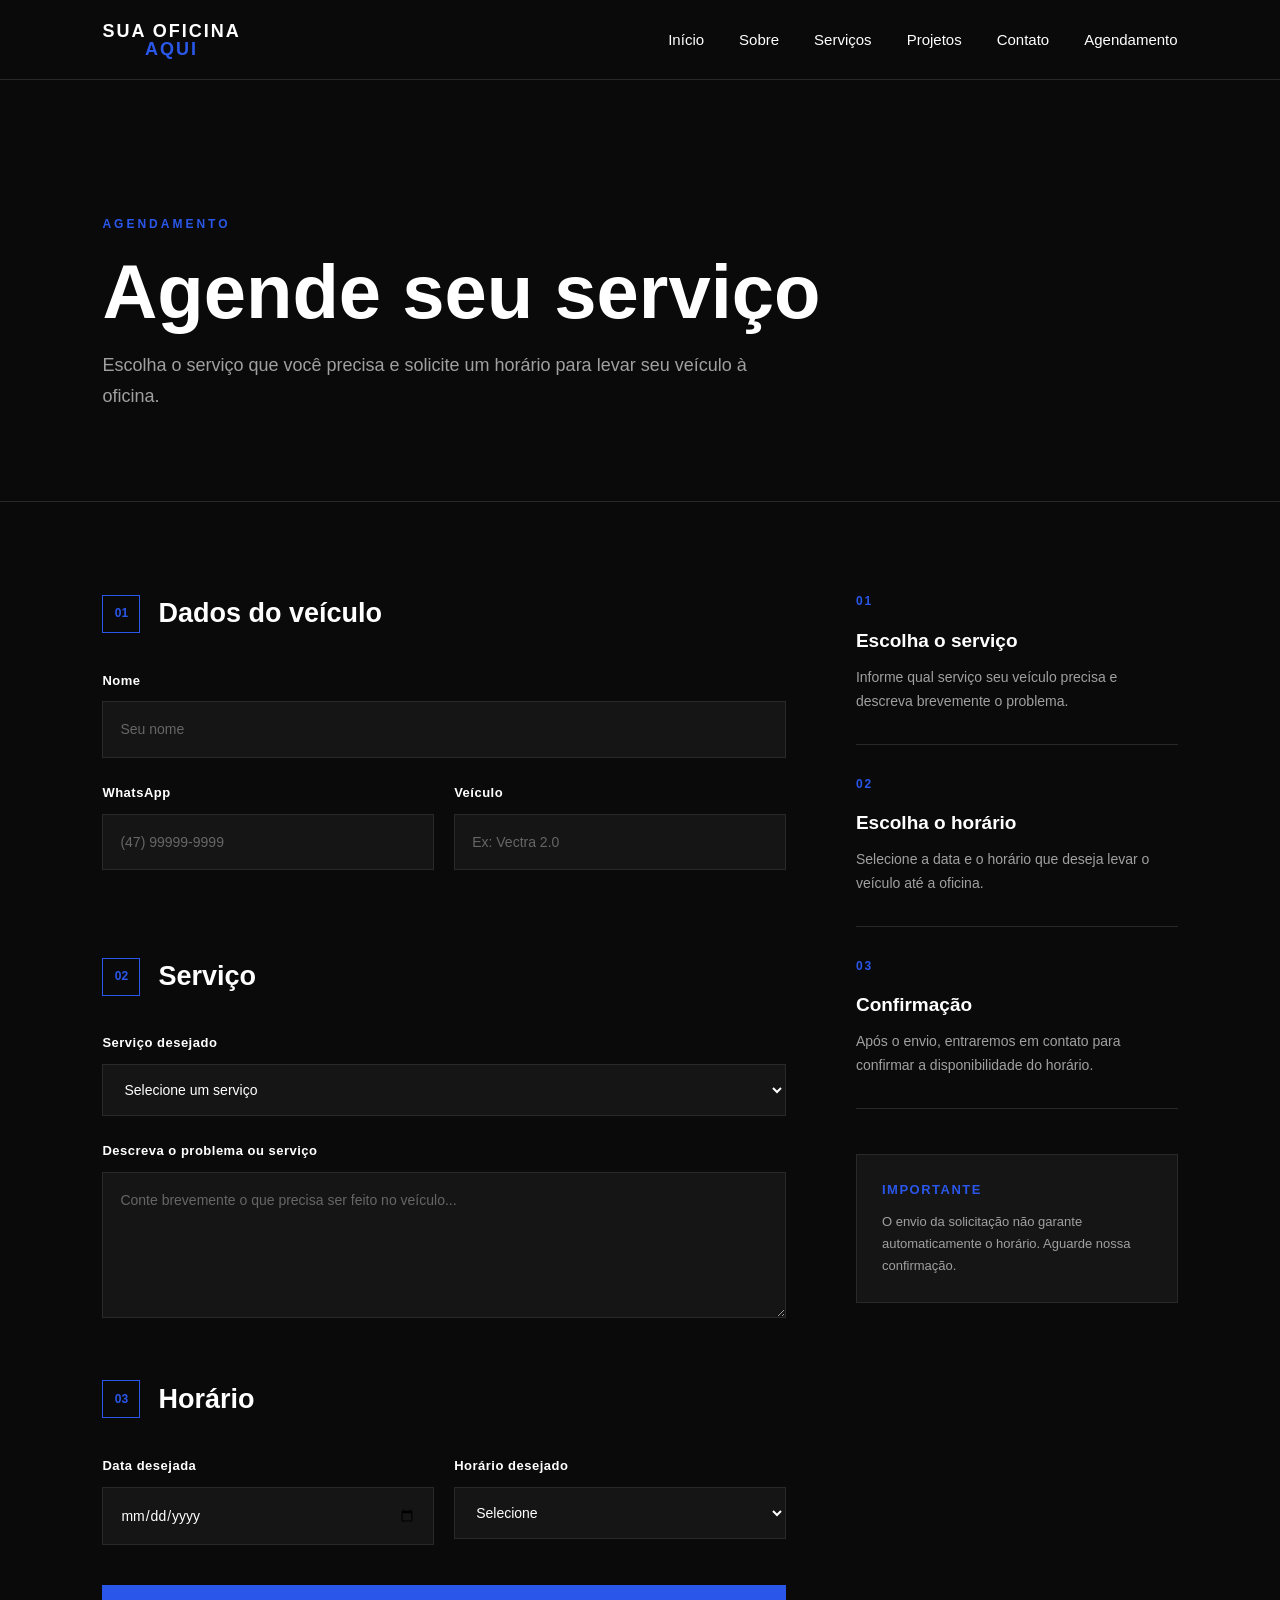
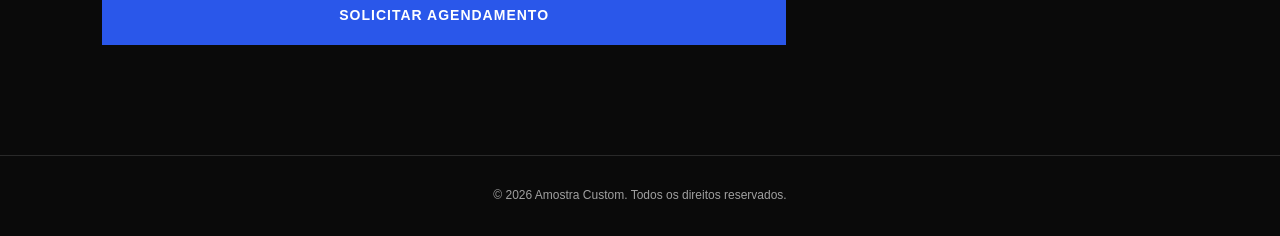
==== HTML/agenda.html @ 34a2c01c "reformulação da agenda" ====
<!DOCTYPE html>
<html lang="pt-BR">

<head>

    <meta charset="UTF-8">

    <meta name="viewport" content="width=device-width, initial-scale=1.0">

    <title>Agenda | Amostra Custom</title>

    <link rel="stylesheet" href="css/style/style.css">

</head>

<body>


    <!-- HEADER -->

    <header class="header"> <a href="index.html" class="logo"> SUA OFICINA


            <span>AQUI</span> </a>
        <button class="menu-toggle" aria-label="Abrir menu">
            <span></span>
            <span></span>
            <span></span>
        </button>

        <!-- Menu -->
        <nav class="menu">
            <a href="index.html">Início</a>
            <a href="sobre.html">Sobre</a>
            <a href="servicos.html">Serviços</a>
            <a href="projetos.html">Projetos</a>
            <a href="contato.html">Contato</a>
            <a href="agenda.html">Agendamento</a>
        </nav>
    </header>


    <!-- HERO -->

    <main>

        <section class="agenda-hero">

            <div class="agenda-hero-content">

                <span class="agenda-tag">
                    AGENDAMENTO
                </span>

                <h1>
                    Agende seu serviço
                </h1>

                <p>
                    Escolha o serviço que você precisa e solicite um horário
                    para levar seu veículo à oficina.
                </p>

            </div>

        </section>


        <!-- AGENDA -->

        <section class="agenda-section">

            <div class="agenda-container">


                <!-- FORMULÁRIO -->

                <div class="agenda-form-container">

                    <div class="section-title">

                        <span>
                            01
                        </span>

                        <h2>
                            Dados do veículo
                        </h2>

                    </div>


                    <form class="agenda-form">

                        <div id="mensagem-sucesso" class="mensagem-sucesso">

                            <div class="sucesso-icone">
                                ✓
                            </div>

                            <div>

                                <strong>
                                    Agendamento enviado com sucesso!
                                </strong>

                                <p>
                                    Sua solicitação foi preparada.
                                    Você será direcionado ao WhatsApp
                                    para confirmar o agendamento.
                                </p>

                            </div>

                        </div>

                        <div class="form-group">

                            <label for="nome">
                                Nome
                            </label>

                            <input type="text" id="nome" name="nome" placeholder="Seu nome">

                        </div>


                        <div class="form-row">

                            <div class="form-group">

                                <label for="telefone">
                                    WhatsApp
                                </label>

                                <input type="tel" id="telefone" name="telefone" placeholder="(47) 99999-9999">

                            </div>


                            <div class="form-group">

                                <label for="carro">
                                    Veículo
                                </label>

                                <input type="text" id="carro" name="carro" placeholder="Ex: Vectra 2.0">

                            </div>

                        </div>


                        <div class="section-title form-section-title">

                            <span>
                                02
                            </span>

                            <h2>
                                Serviço
                            </h2>

                        </div>


                        <div class="form-group">

                            <label for="servico">
                                Serviço desejado
                            </label>

                            <select id="servico" name="servico">

                                <option value="">
                                    Selecione um serviço
                                </option>

                                <option value="manutencao">
                                    Manutenção preventiva
                                </option>

                                <option value="freios">
                                    Freios
                                </option>

                                <option value="suspensao">
                                    Suspensão
                                </option>

                                <option value="motor">
                                    Motor
                                </option>

                                <option value="embreagem">
                                    Embreagem
                                </option>

                                <option value="revisao">
                                    Revisão
                                </option>

                                <option value="outro">
                                    Outro
                                </option>

                            </select>

                        </div>


                        <div class="form-group">

                            <label for="descricao">
                                Descreva o problema ou serviço
                            </label>

                            <textarea id="descricao" name="descricao" rows="5"
                                placeholder="Conte brevemente o que precisa ser feito no veículo..."></textarea>

                        </div>


                        <div class="section-title form-section-title">

                            <span>
                                03
                            </span>

                            <h2>
                                Horário
                            </h2>

                        </div>


                        <div class="form-row">

                            <div class="form-group">

                                <label for="data">
                                    Data desejada
                                </label>

                                <input type="date" id="data" name="data">

                            </div>


                            <div class="form-group">

                                <label for="horario">
                                    Horário desejado
                                </label>

                                <select id="horario" name="horario">

                                    <option value="">
                                        Selecione
                                    </option>

                                    <option value="08:00">
                                        08:00
                                    </option>

                                    <option value="09:00">
                                        09:00
                                    </option>

                                    <option value="10:00">
                                        10:00
                                    </option>

                                    <option value="11:00">
                                        11:00
                                    </option>

                                    <option value="13:30">
                                        13:30
                                    </option>

                                    <option value="14:00">
                                        14:00
                                    </option>

                                    <option value="15:00">
                                        15:00
                                    </option>

                                    <option value="16:00">
                                        16:00
                                    </option>

                                    <option value="17:00">
                                        17:00
                                    </option>

                                </select>

                            </div>

                        </div>


                        <button type="submit" class="agenda-button">
                            Solicitar agendamento
                        </button>


                    </form>

                </div>


                <!-- LATERAL -->

                <aside class="agenda-info">


                    <div class="agenda-info-box">

                        <span class="agenda-info-number">
                            01
                        </span>

                        <h3>
                            Escolha o serviço
                        </h3>

                        <p>
                            Informe qual serviço seu veículo precisa
                            e descreva brevemente o problema.
                        </p>

                    </div>


                    <div class="agenda-info-box">

                        <span class="agenda-info-number">
                            02
                        </span>

                        <h3>
                            Escolha o horário
                        </h3>

                        <p>
                            Selecione a data e o horário que deseja
                            levar o veículo até a oficina.
                        </p>

                    </div>


                    <div class="agenda-info-box">

                        <span class="agenda-info-number">
                            03
                        </span>

                        <h3>
                            Confirmação
                        </h3>

                        <p>
                            Após o envio, entraremos em contato para
                            confirmar a disponibilidade do horário.
                        </p>

                    </div>


                    <div class="agenda-notice">

                        <strong>
                            Importante
                        </strong>

                        <p>
                            O envio da solicitação não garante
                            automaticamente o horário. Aguarde nossa
                            confirmação.
                        </p>

                    </div>


                </aside>


            </div>

        </section>

    </main>


    <!-- FOOTER -->

    <footer class="footer">

        <p>
            © 2026 Amostra Custom. Todos os direitos reservados.
        </p>

    </footer>

    <script src="/js/agenda.js"></script>

</body>

</html>
---- HTML/css/style/style.css ----
/* =========================
   VARIÁVEIS
========================= */

:root {
    --background: #0a0a0a;
    --background-secondary: #151515;
    --green: #2a57ea;
    --white: #ffffff;
    --gray: #a0a0a0;
    --border: #292929;
}


/* =========================
   RESET
========================= */

* {
    margin: 0;
    padding: 0;
    box-sizing: border-box;
}

img {
    max-width: 100%;
    display: block;
}

button,
input,
textarea {
    font: inherit;
}


/* =========================
   BASE
========================= */

body {
    background-color: var(--background);
    color: var(--white);

    font-family: Arial, sans-serif;
    line-height: 1.6;
}

a {
    text-decoration: none;
    color: inherit;
}

ul {
    list-style: none;
}


/* =========================
   CONTAINER
========================= */

.container {
    width: 90%;
    max-width: 1200px;
    margin: 0 auto;
}


/* =========================
   HEADER
========================= */

.header {
    width: 100%;
    border-bottom: 1px solid var(--border);
}

.header .container {
    height: 80px;

    display: flex;
    align-items: center;
    justify-content: space-between;
}


/* LOGO */

.logo {
    display: flex;
    flex-direction: column;

    font-size: 24px;
    font-weight: 800;
    line-height: 1;
}

.logo span {
    color: var(--green);
}


/* MENU */

.nav-list {
    display: flex;
    align-items: center;
    gap: 35px;
}

.nav-list a {
    color: var(--white);
    font-size: 14px;
    font-weight: 600;

    transition: 0.3s;
}

.nav-list a:hover {
    color: var(--green);
}


/* BOTÃO */

.btn {
    display: inline-block;

    background-color: var(--green);
    color: #000;

    padding: 12px 22px;
    border-radius: 5px;

    font-weight: 700;

    transition: 0.3s;
}

.btn:hover {
    opacity: 0.8;
}


/* =========================
   HERO
========================= */

.hero {
    background-image:
        linear-gradient(rgba(0, 0, 0, 0.68),
            rgba(0, 0, 0, 0.68)),
        url("../../assets/images/Fotos Amostra/chave-mao.jpg");

    background-size: cover;
    background-position: center;
    background-repeat: no-repeat;
}

.hero h1 {
    max-width: 650px;

    font-size: 58px;
    line-height: 1.05;
    text-transform: uppercase;
}

.hero p {
    max-width: 550px;

    margin: 25px 0;

    color: var(--gray);
    font-size: 18px;
}

.hero-buttons {
    display: flex;
    gap: 15px;
}


/* =========================
   SERVIÇOS
========================= */

.services {
    padding: 100px 0;
}

.services-grid {
    display: grid;
    grid-template-columns: repeat(4, 1fr);
    gap: 20px;

    margin-top: 40px;
}

.service-card {
    background-color: var(--background-secondary);

    border: 1px solid var(--border);

    padding: 30px;
    min-height: 250px;

    transition: 0.3s;
}

.service-card:hover {
    transform: translateY(-5px);
    border-color: var(--green);
}

.service-card h3 {
    margin-bottom: 15px;
}

.service-card p {
    color: var(--gray);
}


/* =========================
   SOBRE
========================= */

.about {
    padding: 100px 0;
}

.about-content {
    display: grid;
    grid-template-columns: 1fr 1fr;

    gap: 60px;
    align-items: center;
}

.about img {
    width: 100%;
    border-radius: 8px;
}

.about p {
    color: var(--gray);
    margin-top: 20px;
}


/* =========================
   DIFERENCIAIS
========================= */

.differentials {
    display: flex;
    justify-content: space-between;
    gap: 30px;

    padding: 40px;

    background-color: var(--background-secondary);
}

.differential {
    flex: 1;
    text-align: center;
}


/* =========================
   DEPOIMENTOS
========================= */

.testimonials {
    padding: 100px 0;
}

.testimonials-grid {
    display: grid;
    grid-template-columns: repeat(3, 1fr);

    gap: 20px;
}

.testimonial {
    padding: 30px;

    background-color: var(--background-secondary);

    border: 1px solid var(--border);
}

.testimonial-name {
    margin-top: 20px;
    color: var(--green);
}


/* =========================
   CTA
========================= */

.cta {
    padding: 80px 20px;

    text-align: center;

    background-color: var(--green);
    color: #000;
}

.cta .btn {
    display: inline-block;

    margin-top: 25px;

    background-color: #000;
    color: white;
}


/* =========================
   FOOTER
========================= */

footer {
    padding: 60px 0;

    background-color: #050505;

    border-top: 1px solid var(--border);
}

.footer-content {
    display: grid;
    grid-template-columns: 2fr 1fr 1fr;

    gap: 50px;
}


/* =========================
   RESPONSIVO
========================= */

@media (max-width: 768px) {

    .header .container {
        height: auto;
        padding: 20px 0;
    }

    .nav {
        display: none;
    }

    .hero {
        min-height: 500px;
    }

    .hero h1 {
        font-size: 40px;
    }

    .hero-buttons {
        flex-direction: column;
    }

    .services-grid {
        grid-template-columns: 1fr;
    }

    .about-content {
        grid-template-columns: 1fr;
    }

    .testimonials-grid {
        grid-template-columns: 1fr;
    }

    .differentials {
        flex-direction: column;
    }

    .footer-content {
        grid-template-columns: 1fr;
    }
}








/* =========================
   PÁGINAS INTERNAS
========================= */

.page-hero {
    background-image:
        linear-gradient(rgba(0, 0, 0, 0.62),
            rgba(0, 0, 0, 0.62)),
        url("../../assets/images/Fotos Amostra/aperrto.jpg");

    background-size: cover;
    background-position: center center;
    background-repeat: no-repeat;
}

.page-hero h1 {
    max-width: 800px;

    margin: 15px 0;

    font-size: 58px;

    line-height: 1.05;

    text-transform: uppercase;
}

.page-hero p:last-child {
    max-width: 600px;

    color: var(--gray);

    font-size: 18px;
}


/* =========================
   LINKS DOS SERVIÇOS
========================= */

.service-link {
    display: inline-block;

    margin-top: 25px;

    color: var(--green);

    font-weight: 600;
}

.service-link:hover {
    text-decoration: underline;
}


/* =========================
   PÁGINA DE CONTATO
========================= */

.contact {
    padding: 100px 0;
}

.contact-content {
    display: grid;

    grid-template-columns: 1fr 1fr;

    gap: 80px;
}

.contact-info h2 {
    margin: 15px 0 20px;

    font-size: 42px;

    line-height: 1.1;
}

.contact-info>p {
    color: var(--gray);
}


.contact-item {
    display: flex;

    flex-direction: column;

    gap: 5px;

    margin-top: 30px;
}

.contact-item span {
    color: var(--gray);
}


/* =========================
   FORMULÁRIO
========================= */

.contact-form {
    display: flex;

    flex-direction: column;

    gap: 20px;
}

.form-group {
    display: flex;

    flex-direction: column;

    gap: 8px;
}

.form-group label {
    font-size: 14px;

    font-weight: 600;
}

.form-group input,
.form-group select,
.form-group textarea {
    width: 100%;

    padding: 14px 16px;

    background-color: var(--background-secondary);

    border: 1px solid var(--border);

    border-radius: 4px;

    color: var(--white);

    outline: none;
}

.form-group input:focus,
.form-group select:focus,
.form-group textarea:focus {
    border-color: var(--green);
}

.form-group textarea {
    resize: vertical;
}


/* =========================
   RESPONSIVIDADE
========================= */

@media (max-width: 768px) {

    .page-hero {
        padding: 100px 0 70px;
    }

    .page-hero h1 {
        font-size: 40px;
    }

    .contact-content {
        grid-template-columns: 1fr;

        gap: 50px;
    }

}

/* =========================
   PROJETOS
========================= */

.projects {
    width: 100%;
    padding: 100px 0;
}

.projects-grid {
    width: 100%;

    display: grid;

    grid-template-columns: repeat(3, minmax(0, 1fr));

    gap: 24px;

    margin-top: 40px;
}

.project-card {
    min-width: 0;

    padding: 32px;

    background: var(--background-secondary);

    border: 1px solid var(--border);

    transition:
        transform 0.3s ease,
        border-color 0.3s ease;
}

.project-card:hover {
    transform: translateY(-6px);

    border-color: var(--green);
}

.project-card > span {
    color: var(--green);

    font-weight: 700;

    font-size: 13px;
}

.project-card h3 {
    margin: 14px 0;
}

.project-card p {
    color: var(--gray);

    line-height: 1.6;
}

.project-card ul {
    margin: 24px 0;
}

.project-card li {
    margin-bottom: 9px;
}


/* =========================
   PROJETOS — TABLET
========================= */

@media (max-width: 900px) {

    .projects {
        padding: 80px 0;
    }

    .projects-grid {
        grid-template-columns: repeat(2, minmax(0, 1fr));
    }

}


/* =========================
   PROJETOS — CELULAR
========================= */

@media (max-width: 600px) {

    .projects {
        padding: 70px 0;
    }

    .projects-grid {
        grid-template-columns: 1fr;

        gap: 18px;
    }

    .project-card {
        padding: 26px;
    }

}

/* =========================
   SOBRE — SEÇÕES FINAIS
========================= */

.about-final {
    padding: 110px 0;
    border-top: 1px solid var(--border);
}

.about-final-content {
    display: grid;
    grid-template-columns: 1fr 1fr;
    gap: 80px;
    align-items: center;
}

.about-final .section-heading {
    margin: 0;
}

.about-final-text {
    max-width: 600px;
}

.about-final-text p {
    color: var(--gray);
    line-height: 1.7;
    margin-bottom: 20px;
}

.about-final-text .btn {
    display: inline-block;
    margin-top: 15px;
}


/* =========================
   CTA FINAL
========================= */

.about-cta {
    padding: 120px 0;
    text-align: center;
    border-top: 1px solid var(--border);
}

.about-cta .container {
    max-width: 850px;
}

.about-cta h2 {
    margin: 18px 0;
}

.about-cta p {
    max-width: 600px;
    margin: 0 auto 30px;
    color: var(--gray);
    line-height: 1.6;
}

.about-cta .btn {
    display: inline-block;
}


/* =========================
   RESPONSIVIDADE
========================= */

@media (max-width: 900px) {

    .about-final-content {
        grid-template-columns: 1fr;
        gap: 40px;
    }

    .about-final {
        padding: 80px 0;
    }

    .about-cta {
        padding: 90px 0;
    }

}


@media (max-width: 600px) {

    .about-final {
        padding: 70px 0;
    }

    .about-cta {
        padding: 75px 20px;
    }

}




/* =========================================================
   SERVIÇOS
========================================================= */

.servicos {
    width: 100%;
    padding: 120px 0;
    background: var(--background);
    color: var(--white);
}

.servicos-container {
    width: min(1200px, 90%);
    margin: 0 auto;
}


/* =========================================================
   CABEÇALHO
========================================================= */

.servicos-header {
    display: flex;
    align-items: flex-end;
    justify-content: space-between;
    gap: 40px;
    margin-bottom: 60px;
}

.servicos-titulo {
    max-width: 650px;
}

.servicos-label {
    display: inline-block;
    margin-bottom: 15px;

    color: var(--green);

    font-size: 14px;
    font-weight: 700;
    letter-spacing: 3px;
}

.servicos-titulo h2 {
    margin: 0 0 18px;

    font-size: clamp(42px, 5vw, 68px);
    line-height: 0.95;

    font-weight: 800;
    letter-spacing: -2px;

    color: var(--white);
}

.servicos-titulo p {
    max-width: 550px;

    margin: 0;

    color: var(--gray);

    font-size: 16px;
    line-height: 1.7;
}


/* =========================================================
   BOTÃO DO CABEÇALHO
========================================================= */

.servicos-header-btn {
    display: inline-flex;
    align-items: center;
    gap: 15px;

    padding: 16px 24px;

    border: 1px solid var(--green);

    color: var(--green);

    text-decoration: none;

    font-size: 13px;
    font-weight: 700;
    letter-spacing: 1px;

    transition: 0.3s ease;
}

.servicos-header-btn span {
    font-size: 20px;
    transition: 0.3s ease;
}

.servicos-header-btn:hover {
    background: var(--green);
    color: var(--background);
}

.servicos-header-btn:hover span {
    transform: translateX(5px);
}


/* =========================================================
   GRID
========================================================= */

.servicos-grid {
    display: grid;

    grid-template-columns: repeat(3, 1fr);

    gap: 20px;
}


/* =========================================================
   CARD
========================================================= */

.servico-card {
    position: relative;

    min-height: 350px;

    padding: 35px;

    background: var(--background-secondary);

    border: 1px solid var(--border);

    overflow: hidden;

    transition:
        transform 0.35s ease,
        border-color 0.35s ease,
        background 0.35s ease;
}

.servico-card::before {
    content: "";

    position: absolute;

    top: 0;
    left: 0;

    width: 0;
    height: 3px;

    background: var(--green);

    transition: width 0.4s ease;
}

.servico-card:hover {
    transform: translateY(-8px);

    border-color: var(--green);

    background: var(--background-secondary);
}

.servico-card:hover::before {
    width: 100%;
}


/* =========================================================
   NÚMERO
========================================================= */

.servico-numero {
    position: absolute;

    top: 25px;
    right: 30px;

    color: var(--border);

    font-size: 50px;
    font-weight: 800;

    line-height: 1;
}


/* =========================================================
   ÍCONE
========================================================= */

.servico-icone {
    display: flex;
    align-items: center;
    justify-content: center;

    width: 60px;
    height: 60px;

    margin-bottom: 35px;

    border: 1px solid var(--green);

    color: var(--green);

    font-size: 26px;

    transition: 0.3s ease;
}

.servico-card:hover .servico-icone {
    background: var(--green);
    color: var(--background);

    transform: rotate(-5deg);
}


/* =========================================================
   TÍTULO
========================================================= */

.servico-card h3 {
    max-width: 250px;

    margin: 0 0 18px;

    color: var(--white);

    font-size: 23px;
    line-height: 1.1;

    font-weight: 750;
}


/* =========================================================
   DESCRIÇÃO
========================================================= */

.servico-card p {
    max-width: 300px;

    margin: 0;

    color: var(--gray);

    font-size: 15px;
    line-height: 1.7;
}


/* =========================================================
   LINK
========================================================= */

.servico-link {
    position: absolute;

    bottom: 30px;
    left: 35px;

    display: inline-flex;
    align-items: center;
    gap: 10px;

    color: var(--green);

    text-decoration: none;

    font-size: 12px;
    font-weight: 700;

    letter-spacing: 1.5px;

    transition: 0.3s ease;
}

.servico-link span {
    font-size: 18px;

    transition: 0.3s ease;
}

.servico-link:hover span {
    transform: translateX(6px);
}


/* =========================================================
   CARD DE PERFORMANCE
========================================================= */

.servico-destaque {
    border-color: var(--border);
}

.servico-destaque .servico-icone {
    background: var(--green);
    color: var(--background);
}


/* =========================================================
   CTA
========================================================= */

.servicos-cta {
    display: flex;

    align-items: center;
    justify-content: space-between;

    gap: 30px;

    margin-top: 25px;
    padding: 40px;

    border: 1px solid var(--border);

    background: var(--background-secondary);
}

.servicos-cta span {
    display: block;

    margin-bottom: 10px;

    color: var(--green);

    font-size: 12px;
    font-weight: 700;

    letter-spacing: 2px;
}

.servicos-cta h3 {
    margin: 0;

    color: var(--white);

    font-size: 28px;
    line-height: 1.1;
}

.servicos-cta-btn {
    display: inline-flex;
    align-items: center;
    gap: 15px;

    padding: 16px 28px;

    background: var(--green);

    color: var(--background);

    text-decoration: none;

    font-size: 13px;
    font-weight: 800;

    letter-spacing: 1px;

    white-space: nowrap;

    transition: 0.3s ease;
}

.servicos-cta-btn span {
    margin: 0;

    color: var(--background);

    font-size: 20px;

    transition: 0.3s ease;
}

.servicos-cta-btn:hover {
    transform: translateY(-3px);
}

.servicos-cta-btn:hover span {
    transform: translateX(5px);
}


/* =========================================================
   RESPONSIVIDADE
========================================================= */

@media (max-width: 950px) {

    .servicos {
        padding: 90px 0;
    }

    .servicos-grid {
        grid-template-columns: repeat(2, 1fr);
    }

    .servicos-header {
        align-items: flex-start;
        flex-direction: column;
    }

}


@media (max-width: 650px) {

    .servicos {
        padding: 75px 0;
    }

    .servicos-container {
        width: 88%;
    }

    .servicos-titulo h2 {
        font-size: 44px;
    }

    .servicos-grid {
        grid-template-columns: 1fr;
    }

    .servico-card {
        min-height: 330px;
        padding: 30px;
    }

    .servico-link {
        left: 30px;
        bottom: 25px;
    }

    .servicos-cta {
        align-items: flex-start;
        flex-direction: column;

        padding: 30px;
    }

    .servicos-cta h3 {
        font-size: 24px;
    }

    .servicos-cta-btn {
        width: 100%;

        justify-content: center;
    }

}




/* =========================================================
   CONTATO
========================================================= */

.contato {
    width: 100%;
    padding: 120px 0 0;
    background: var(--background);
    color: var(--white);
}

.contato-container {
    width: min(1200px, 90%);
    margin: 0 auto;

    display: grid;
    grid-template-columns: 0.85fr 1.15fr;

    gap: 90px;
}


/* =========================================================
   INFORMAÇÕES
========================================================= */

.contato-info {
    display: flex;
    flex-direction: column;
    justify-content: center;
}

.contato-label {
    display: inline-block;

    margin-bottom: 15px;

    color: var(--green);

    font-size: 14px;
    font-weight: 700;

    letter-spacing: 3px;
}

.contato-info h2 {
    margin: 0 0 20px;

    color: var(--white);

    font-size: clamp(42px, 5vw, 68px);
    line-height: 0.95;

    font-weight: 800;
    letter-spacing: -2px;
}

.contato-info h2 span {
    color: var(--green);
}

.contato-descricao {
    max-width: 500px;

    margin: 0 0 45px;

    color: var(--gray);

    font-size: 16px;
    line-height: 1.7;
}


/* =========================================================
   ITENS DE CONTATO
========================================================= */

.contato-item {
    display: flex;
    align-items: center;

    gap: 18px;

    padding: 18px 0;

    border-bottom: 1px solid var(--border);
}

.contato-item:first-of-type {
    border-top: 1px solid var(--border);
}

.contato-item-icon {
    display: flex;
    align-items: center;
    justify-content: center;

    width: 42px;
    height: 42px;

    flex-shrink: 0;

    border: 1px solid var(--border);

    color: var(--green);

    font-size: 18px;

    transition: 0.3s ease;
}

.contato-item:hover .contato-item-icon {
    background: var(--green);
    color: var(--background);
    border-color: var(--green);
}

.contato-item-content {
    display: flex;
    flex-direction: column;

    gap: 4px;
}

.contato-item-content span {
    color: var(--gray);

    font-size: 11px;
    font-weight: 700;

    letter-spacing: 1.5px;
}

.contato-item-content a,
.contato-item-content p {
    margin: 0;

    color: var(--white);

    font-size: 15px;

    text-decoration: none;

    transition: 0.3s ease;
}

.contato-item-content a:hover {
    color: var(--green);
}


/* =========================================================
   FORMULÁRIO
========================================================= */

.contato-form-container {
    padding: 45px;

    background: var(--background-secondary);

    border: 1px solid var(--border);
}

.contato-form-header {
    margin-bottom: 35px;
}

.contato-form-header>span {
    display: block;

    margin-bottom: 12px;

    color: var(--green);

    font-size: 12px;
    font-weight: 700;

    letter-spacing: 2px;
}

.contato-form-header h3 {
    margin: 0;

    color: var(--white);

    font-size: 32px;
    line-height: 1.1;

    font-weight: 700;
}

.contato-form-header h3 strong {
    color: var(--green);
}


/* =========================================================
   CAMPOS
========================================================= */

.contato-form {
    display: grid;

    grid-template-columns: repeat(2, 1fr);

    gap: 20px;
}

.contato-form-group {
    display: flex;
    flex-direction: column;

    gap: 8px;
}

.contato-form-group.full {
    grid-column: 1 / -1;
}

.contato-form-group label {
    color: var(--gray);

    font-size: 11px;
    font-weight: 700;

    letter-spacing: 1.5px;
}

.contato-form input,
.contato-form select,
.contato-form textarea {
    width: 100%;

    padding: 15px 16px;

    background: var(--background);

    border: 1px solid var(--border);

    border-radius: 0;

    color: var(--white);

    font-family: inherit;
    font-size: 14px;

    outline: none;

    transition:
        border-color 0.3s ease,
        background 0.3s ease;
}

.contato-form input::placeholder,
.contato-form textarea::placeholder {
    color: var(--gray);
}

.contato-form input:focus,
.contato-form select:focus,
.contato-form textarea:focus {
    border-color: var(--green);
}

.contato-form textarea {
    min-height: 150px;

    resize: vertical;
}


/* =========================================================
   SELECT
========================================================= */

.contato-form select {
    cursor: pointer;
}


/* =========================================================
   BOTÃO
========================================================= */

.contato-form button {
    grid-column: 1 / -1;

    display: inline-flex;
    align-items: center;
    justify-content: center;

    gap: 12px;

    width: 100%;

    padding: 17px 25px;

    background: var(--green);

    border: 1px solid var(--green);

    color: var(--background);

    font-family: inherit;

    font-size: 13px;
    font-weight: 800;

    letter-spacing: 1px;

    cursor: pointer;

    transition:
        transform 0.3s ease,
        background 0.3s ease;
}

.contato-form button:hover {
    transform: translateY(-3px);
}

.contato-form button span {
    font-size: 18px;

    transition: 0.3s ease;
}

.contato-form button:hover span {
    transform: translateX(5px);
}


/* =========================================================
   PARTE FINAL
========================================================= */

.contato-final {
    width: min(1200px, 90%);

    margin: 100px auto 0;
    padding: 30px 0;

    display: flex;
    align-items: center;
    justify-content: space-between;

    gap: 20px;

    border-top: 1px solid var(--border);
}

.contato-final p {
    margin: 0;

    color: var(--gray);

    font-size: 11px;
    font-weight: 700;

    letter-spacing: 1.5px;
}

.contato-final a {
    color: var(--green);

    font-size: 11px;
    font-weight: 700;

    letter-spacing: 1.5px;

    text-decoration: none;

    transition: 0.3s ease;
}

.contato-final a:hover {
    transform: translateY(-2px);
}


/* =========================================================
   RESPONSIVIDADE
========================================================= */

@media (max-width: 950px) {

    .contato {
        padding-top: 90px;
    }

    .contato-container {
        grid-template-columns: 1fr;

        gap: 60px;
    }

    .contato-info {
        justify-content: flex-start;
    }

}


@media (max-width: 650px) {

    .contato {
        padding-top: 75px;
    }

    .contato-container {
        width: 88%;
    }

    .contato-info h2 {
        font-size: 44px;
    }

    .contato-form-container {
        padding: 30px;
    }

    .contato-form {
        grid-template-columns: 1fr;
    }

    .contato-form-group.full {
        grid-column: auto;
    }

    .contato-form button {
        grid-column: auto;
    }

    .contato-final {
        width: 88%;

        align-items: flex-start;
        flex-direction: column;

        margin-top: 75px;
    }

}

/* =========================
   HEADER
========================= */

.header {
    width: 100%;
    height: 80px;

    padding: 0 8%;

    display: flex;
    align-items: center;
    justify-content: space-between;

    background: var(--background);

    border-bottom: 1px solid var(--border);

    position: relative;
    z-index: 1000;
}


/* =========================
   LOGO
========================= */

.logo {
    display: inline-flex;
    align-items: center;

    color: var(--white);

    text-decoration: none;

    font-size: 24px;
    font-weight: 800;

    letter-spacing: 1px;

    line-height: 1;
}

.logo span {
    color: var(--green);
}


/* =========================
   MENU
========================= */

.menu {
    display: flex;
    align-items: center;
    gap: 35px;
}

.menu a {
    color: var(--white);

    text-decoration: none;

    font-size: 15px;
    font-weight: 500;

    transition: 0.3s;
}

.menu a:hover {
    color: var(--green);
}


/* =========================
   BOTÃO HAMBÚRGUER
========================= */

.menu-toggle {
    display: none;

    width: 42px;
    height: 42px;

    padding: 8px;

    background: transparent;

    border: none;

    cursor: pointer;

    flex-direction: column;
    justify-content: center;
    align-items: center;

    gap: 5px;
}

.menu-toggle span {
    width: 25px;
    height: 2px;

    background: var(--white);

    display: block;

    transition: 0.3s;
}


/* =========================
   HEADER MOBILE
========================= */

@media (max-width: 768px) {

    .header {
        height: 70px;
        padding: 0 6%;
    }

    .menu-toggle {
        display: flex;
    }

    .menu {
        position: absolute;

        top: 70px;
        left: 0;

        width: 100%;

        background: var(--background);

        border-bottom: 1px solid var(--border);

        display: flex;
        flex-direction: column;

        align-items: center;

        gap: 0;

        padding: 10px 0;

        opacity: 0;
        visibility: hidden;

        transform: translateY(-10px);

        transition: 0.3s ease;
    }

    .menu a {
        width: 100%;

        text-align: center;

        padding: 18px 0;

        font-size: 16px;

        border-bottom: 1px solid #151515;
    }

    .menu a:last-child {
        border-bottom: none;
    }

    .menu.active {
        opacity: 1;
        visibility: visible;

        transform: translateY(0);
    }

    .menu-toggle.active span:nth-child(1) {
        transform: translateY(7px) rotate(45deg);
    }

    .menu-toggle.active span:nth-child(2) {
        opacity: 0;
    }

    .menu-toggle.active span:nth-child(3) {
        transform: translateY(-7px) rotate(-45deg);
    }
}

/* =========================================================
   CORREÇÃO DE OVERFLOW MOBILE
========================================================= */

html,
body {
    width: 100%;
    max-width: 100%;
    overflow-x: hidden;
}


/* =========================================================
   CONTAINERS
========================================================= */

.container {
    width: 90%;
    max-width: 1200px;
    margin-left: auto;
    margin-right: auto;
}


/* =========================================================
   MOBILE
========================================================= */

@media (max-width: 768px) {

    /* ---------- CONTAINER ---------- */

    .container {
        width: 88%;
        max-width: 100%;
    }


    /* ---------- HERO ---------- */

    .hero {
        width: 100%;
        max-width: 100%;
    }

    .hero .container {
        width: 88%;
    }

    .hero h1 {
        max-width: 100%;
        font-size: 40px;
        line-height: 1.05;
    }

    .hero p {
        max-width: 100%;
        font-size: 17px;
    }

    .hero-buttons {
        width: 100%;
        flex-direction: column;
    }

    .hero-buttons .btn {
        width: 100%;
        text-align: center;
    }


    /* ---------- SERVIÇOS ---------- */

    .services {
        width: 100%;
        max-width: 100%;
    }

    .services-grid {
        width: 100%;
        max-width: 100%;

        display: grid;

        grid-template-columns: minmax(0, 1fr);

        gap: 20px;
    }

    .service-card {
        width: 100%;
        min-width: 0;
    }


    /* ---------- PROJETOS ---------- */

    .projects {
        width: 100%;
        max-width: 100%;
    }

    .projects-grid {
        width: 100%;
        max-width: 100%;

        display: grid;

        grid-template-columns: minmax(0, 1fr);

        gap: 20px;
    }

    .project-card {
        width: 100%;
        min-width: 0;
        max-width: 100%;
    }


    /* ---------- SOBRE ---------- */

    .about {
        width: 100%;
        max-width: 100%;
    }

    .about-content {
        width: 100%;
        grid-template-columns: minmax(0, 1fr);
    }

    .about-content > * {
        min-width: 0;
        max-width: 100%;
    }


    /* ---------- DIFERENCIAIS ---------- */

    .differentials {
        width: 100%;
        max-width: 100%;
    }


    /* ---------- DEPOIMENTOS ---------- */

    .testimonials {
        width: 100%;
        max-width: 100%;
    }

    .testimonials-grid {
        grid-template-columns: minmax(0, 1fr);
    }

}


/* =========================================================
   MOBILE PEQUENO
========================================================= */

@media (max-width: 600px) {

    .container {
        width: 88%;
    }

    .project-card,
    .service-card {
        width: 100%;
        max-width: 100%;
    }

}

/* =========================================================
   AGENDA
   ========================================================= */


.agenda-hero {

    width: 100%;

    padding: 130px 8% 90px;

    background: var(--background);

    border-bottom: 1px solid var(--border);

}


.agenda-hero-content {

    max-width: 850px;

}


.agenda-tag {

    display: inline-block;

    margin-bottom: 20px;

    font-size: 12px;

    font-weight: 700;

    letter-spacing: 3px;

    color: var(--green);

}


.agenda-hero h1 {

    margin: 0 0 20px;

    font-size: clamp(42px, 6vw, 76px);

    line-height: 1;

    font-weight: 700;

    color: var(--white);

}


.agenda-hero p {

    max-width: 650px;

    margin: 0;

    font-size: 18px;

    line-height: 1.7;

    color: var(--gray);

}


/* =========================================================
   CONTAINER
   ========================================================= */


.agenda-section {

    width: 100%;

    padding: 90px 8% 110px;

    background: var(--background);

}


.agenda-container {

    max-width: 1200px;

    margin: 0 auto;

    display: grid;

    grid-template-columns: minmax(0, 1.7fr) minmax(280px, 0.8fr);

    gap: 70px;

    align-items: start;

}


/* =========================================================
   FORMULÁRIO
   ========================================================= */


.agenda-form-container {

    width: 100%;

}


.section-title {

    display: flex;

    align-items: center;

    gap: 18px;

    margin-bottom: 35px;

}


.section-title span {

    display: flex;

    align-items: center;

    justify-content: center;

    width: 38px;

    height: 38px;

    border: 1px solid var(--green);

    color: var(--green);

    font-size: 12px;

    font-weight: 700;

}


.section-title h2 {

    margin: 0;

    font-size: 27px;

    color: var(--white);

    font-weight: 600;

}


.form-section-title {

    margin-top: 60px;

}


.agenda-form {

    width: 100%;

}


.form-group {

    display: flex;

    flex-direction: column;

    gap: 10px;

    margin-bottom: 25px;

}


.form-row {

    display: grid;

    grid-template-columns: 1fr 1fr;

    gap: 20px;

}


.form-group label {

    font-size: 13px;

    font-weight: 600;

    letter-spacing: 0.5px;

    color: var(--white);

}


.form-group input,
.form-group select,
.form-group textarea {

    width: 100%;

    padding: 16px 17px;

    border: 1px solid var(--border);

    border-radius: 0;

    outline: none;

    background: var(--background-secondary);

    color: var(--white);

    font-family: inherit;

    font-size: 14px;

    transition: 0.25s ease;

}


.form-group input::placeholder,
.form-group textarea::placeholder {

    color: #666;

}


.form-group input:focus,
.form-group select:focus,
.form-group textarea:focus {

    border-color: var(--green);

}


.form-group select {

    cursor: pointer;

}


.form-group textarea {

    resize: vertical;

    min-height: 140px;

}


/* =========================================================
   BOTÃO
   ========================================================= */


.agenda-button {

    width: 100%;

    margin-top: 15px;

    padding: 18px 25px;

    border: 1px solid var(--green);

    background: var(--green);

    color: var(--white);

    font-family: inherit;

    font-size: 14px;

    font-weight: 700;

    letter-spacing: 1px;

    text-transform: uppercase;

    cursor: pointer;

    transition: 0.3s ease;

}


.agenda-button:hover {

    background: transparent;

    color: var(--green);

}


/* =========================================================
   LATERAL
   ========================================================= */


.agenda-info {

    position: sticky;

    top: 30px;

}


.agenda-info-box {

    padding: 0 0 30px;

    margin-bottom: 30px;

    border-bottom: 1px solid var(--border);

}


.agenda-info-number {

    display: block;

    margin-bottom: 14px;

    color: var(--green);

    font-size: 12px;

    font-weight: 700;

    letter-spacing: 2px;

}


.agenda-info-box h3 {

    margin: 0 0 10px;

    color: var(--white);

    font-size: 19px;

    font-weight: 600;

}


.agenda-info-box p {

    margin: 0;

    color: var(--gray);

    font-size: 14px;

    line-height: 1.7;

}


/* =========================================================
   AVISO
   ========================================================= */


.agenda-notice {

    margin-top: 45px;

    padding: 25px;

    border: 1px solid var(--border);

    background: var(--background-secondary);

}


.agenda-notice strong {

    display: block;

    margin-bottom: 10px;

    color: var(--green);

    font-size: 13px;

    text-transform: uppercase;

    letter-spacing: 1.5px;

}


.agenda-notice p {

    margin: 0;

    color: var(--gray);

    font-size: 13px;

    line-height: 1.7;

}


/* =========================================================
   FOOTER
   ========================================================= */


.footer {

    width: 100%;

    padding: 30px 8%;

    border-top: 1px solid var(--border);

    background: var(--background);

    text-align: center;

}


.footer p {

    margin: 0;

    color: var(--gray);

    font-size: 12px;

}


/* =========================================================
   RESPONSIVO
   ========================================================= */


@media (max-width: 900px) {

    .agenda-container {

        grid-template-columns: 1fr;

        gap: 70px;

    }


    .agenda-info {

        position: static;

    }

}


@media (max-width: 650px) {

    .agenda-hero {

        padding: 100px 6% 70px;

    }


    .agenda-section {

        padding: 70px 6% 80px;

    }


    .form-row {

        grid-template-columns: 1fr;

        gap: 0;

    }


    .agenda-hero h1 {

        font-size: 46px;

    }


    .agenda-hero p {

        font-size: 16px;

    }


    .section-title h2 {

        font-size: 23px;

    }

}


@media (max-width: 500px) {

    .agenda-hero h1 {

        font-size: 38px;

    }


    .agenda-section {

        padding-left: 5%;

        padding-right: 5%;

    }

}
/* =========================================================
   HEADER
   ========================================================= */

.header {

    width: 100%;

    padding: 22px 8%;

    display: flex;

    align-items: center;

    justify-content: space-between;

    background: var(--background);

    border-bottom: 1px solid var(--border);

}


.logo {

    color: var(--white);

    text-decoration: none;

    font-size: 18px;

    font-weight: 700;

    letter-spacing: 2px;

}


.nav {

    display: flex;

    align-items: center;

    gap: 30px;

}


.nav a {

    position: relative;

    color: var(--gray);

    text-decoration: none;

    font-size: 13px;

    font-weight: 500;

    transition: 0.3s ease;

}


.nav a:hover {

    color: var(--white);

}


.nav a.active {

    color: var(--white);

}


.nav a.active::after {

    content: "";

    position: absolute;

    left: 0;

    bottom: -8px;

    width: 100%;

    height: 2px;

    background: var(--green);

}


/* =========================================================
   HEADER RESPONSIVO
   ========================================================= */

@media (max-width: 800px) {

    .header {

        padding: 20px 6%;

        flex-direction: column;

        gap: 20px;

    }


    .nav {

        flex-wrap: wrap;

        justify-content: center;

        gap: 18px;

    }

}


@media (max-width: 500px) {

    .header {

        padding: 18px 5%;

    }


    .logo {

        font-size: 16px;

    }


    .nav {

        gap: 14px;

    }


    .nav a {

        font-size: 12px;

    }

}

/* =========================================================
   MENSAGEM DE SUCESSO - AGENDA
   ========================================================= */

.agenda-success {

    display: flex;

    align-items: center;

    gap: 18px;

    margin-bottom: 35px;

    padding: 22px 25px;

    border: 1px solid var(--green);

    background: var(--background-secondary);

}


.success-icon {

    display: flex;

    align-items: center;

    justify-content: center;

    flex-shrink: 0;

    width: 42px;

    height: 42px;

    border: 1px solid var(--green);

    color: var(--green);

    font-size: 20px;

    font-weight: 700;

}


.success-text strong {

    display: block;

    margin-bottom: 6px;

    color: var(--white);

    font-size: 15px;

}


.success-text p {

    margin: 0;

    color: var(--gray);

    font-size: 13px;

    line-height: 1.5;

}


/* =========================================================
   RESPONSIVO
   ========================================================= */

@media (max-width: 500px) {

    .agenda-success {

        align-items: flex-start;

        padding: 18px;

    }

}

/* =========================================================
   MENSAGEM DE SUCESSO
   ========================================================= */

.mensagem-sucesso {

    display: none;

    align-items: center;

    gap: 18px;

    width: 100%;

    margin-bottom: 30px;

    padding: 20px;

    border: 1px solid var(--green);

    background: var(--background-secondary);

}

.mensagem-sucesso.mostrar {

    display: flex;

}

.sucesso-icone {

    display: flex;

    align-items: center;

    justify-content: center;

    flex-shrink: 0;

    width: 42px;

    height: 42px;

    border: 1px solid var(--green);

    color: var(--green);

    font-size: 22px;

    font-weight: bold;

}

.mensagem-sucesso strong {

    display: block;

    margin-bottom: 6px;

    color: var(--white);

    font-size: 15px;

}

.mensagem-sucesso p {

    margin: 0;

    color: var(--gray);

    font-size: 13px;

    line-height: 1.5;

}


@media (max-width: 500px) {

    .mensagem-sucesso {

        align-items: flex-start;

    }

}
/* =========================================================
   MENSAGEM DE SUCESSO
   ========================================================= */

.mensagem-sucesso {

    display: none;

    align-items: center;

    gap: 18px;

    width: 100%;

    margin-bottom: 30px;

    padding: 22px 25px;

    border: 1px solid var(--green);

    background: var(--background-secondary);

}


.mensagem-sucesso.mostrar {

    display: flex;

}


.sucesso-icone {

    display: flex;

    align-items: center;

    justify-content: center;

    flex-shrink: 0;

    width: 42px;

    height: 42px;

    border: 1px solid var(--green);

    color: var(--green);

    font-size: 22px;

    font-weight: 700;

}


.mensagem-sucesso strong {

    display: block;

    margin-bottom: 6px;

    color: var(--white);

    font-size: 15px;

}


.mensagem-sucesso p {

    margin: 0;

    color: var(--gray);

    font-size: 13px;

    line-height: 1.5;

}


@media (max-width: 500px) {

    .mensagem-sucesso {

        align-items: flex-start;

        padding: 18px;

    }

}
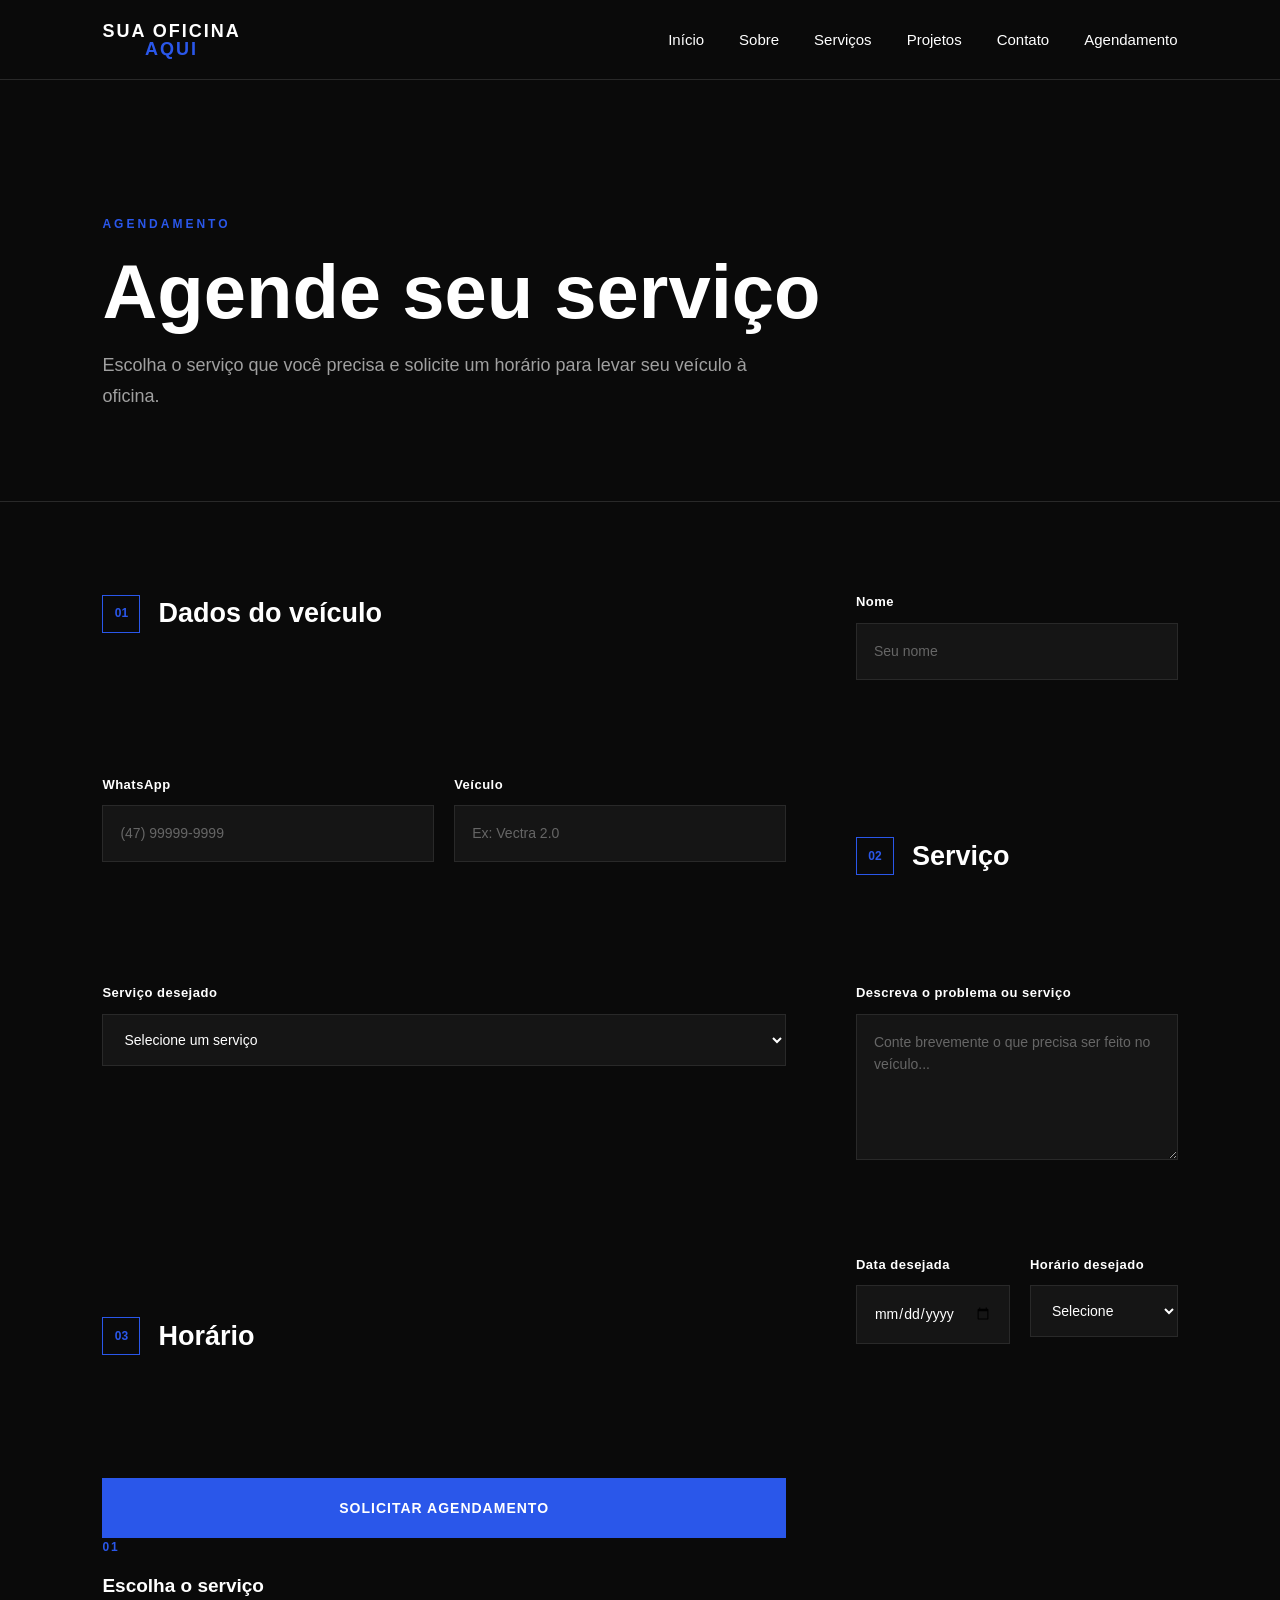
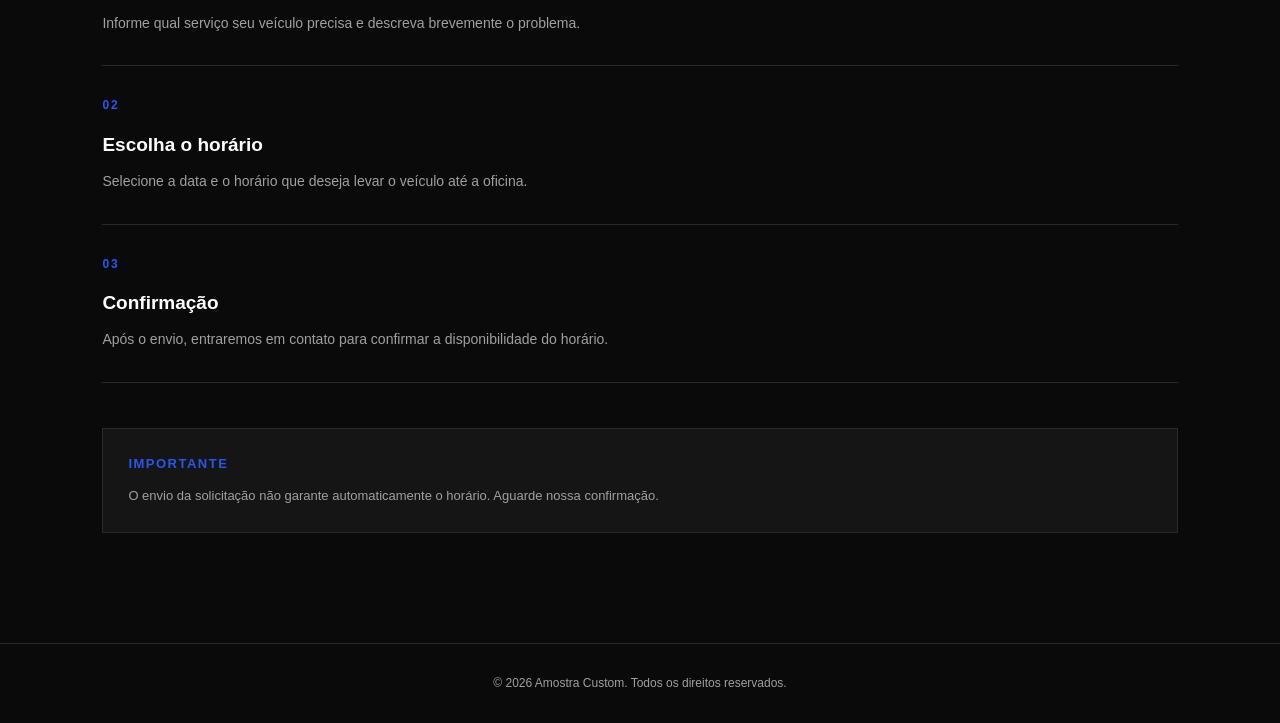
==== commit 7794efb7: "asdasdasdasf" ====
--- a/HTML/agenda.html
+++ b/HTML/agenda.html
@@ -90,28 +90,7 @@
                     </div>
 
 
-                    <form class="agenda-form">
-
-                        <div id="mensagem-sucesso" class="mensagem-sucesso">
-
-                            <div class="sucesso-icone">
-                                ✓
-                            </div>
-
-                            <div>
-
-                                <strong>
-                                    Agendamento enviado com sucesso!
-                                </strong>
-
-                                <p>
-                                    Sua solicitação foi preparada.
-                                    Você será direcionado ao WhatsApp
-                                    para confirmar o agendamento.
-                                </p>
-
-                            </div>
-
+                    
                         </div>
 
                         <div class="form-group">
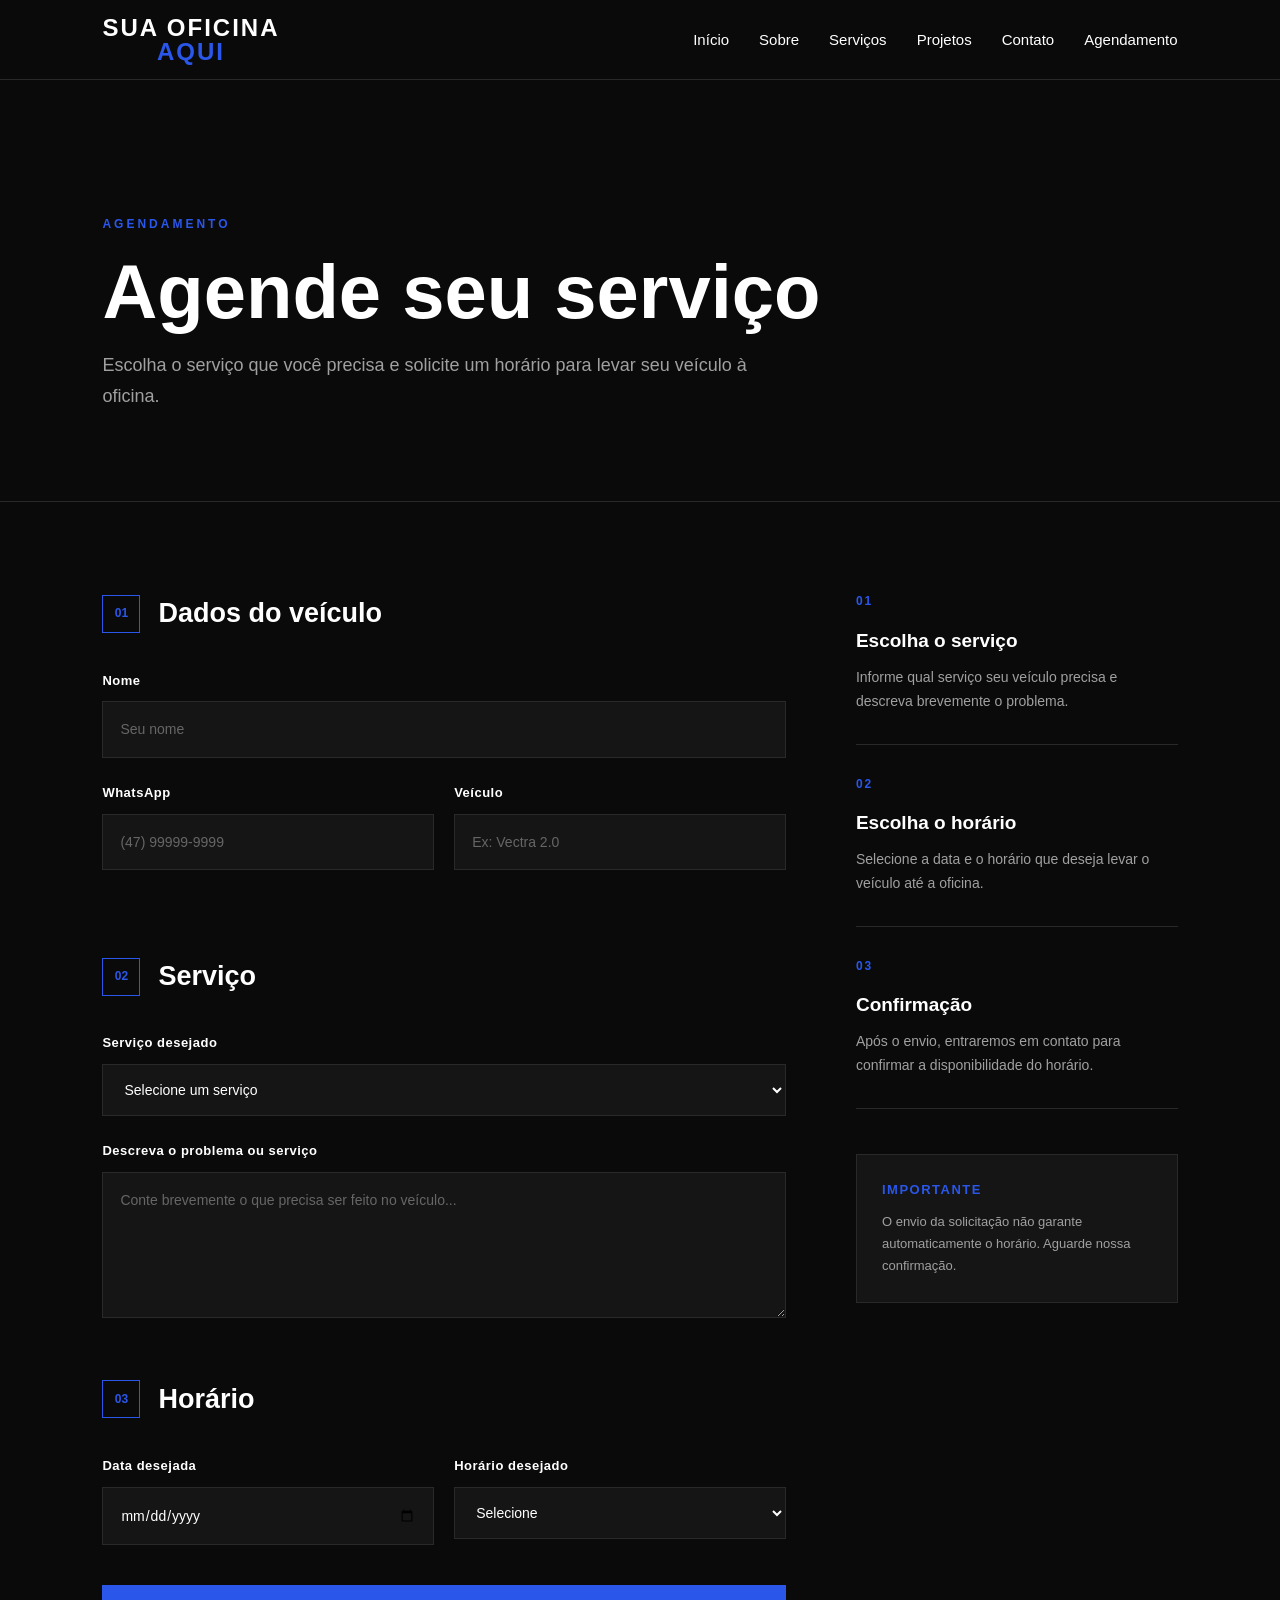
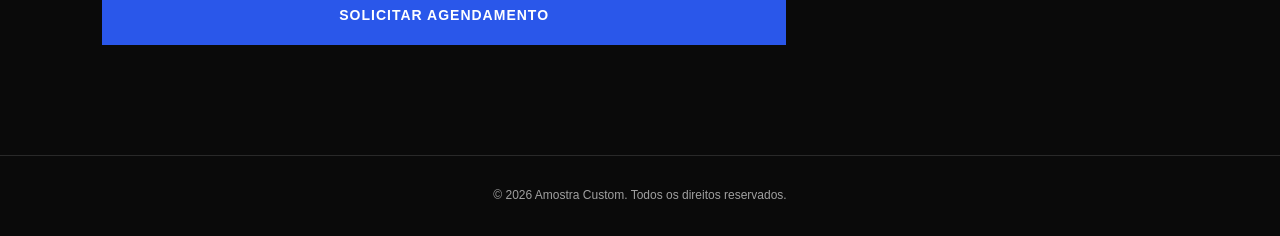
==== commit 00a4292e: "gemini 1" ====
--- a/HTML/agenda.html
+++ b/HTML/agenda.html
@@ -2,34 +2,27 @@
 <html lang="pt-BR">
 
 <head>
-
     <meta charset="UTF-8">
-
     <meta name="viewport" content="width=device-width, initial-scale=1.0">
-
     <title>Agenda | Amostra Custom</title>
-
     <link rel="stylesheet" href="css/style/style.css">
-
 </head>
 
 <body>
 
-
     <!-- HEADER -->
-
-    <header class="header"> <a href="index.html" class="logo"> SUA OFICINA
-
-
-            <span>AQUI</span> </a>
-        <button class="menu-toggle" aria-label="Abrir menu">
+    <header class="header">
+        <a href="index.html" class="logo">
+            SUA OFICINA <span>AQUI</span>
+        </a>
+        <button class="menu-toggle" id="menu-toggle" aria-label="Abrir menu">
             <span></span>
             <span></span>
             <span></span>
         </button>
 
         <!-- Menu -->
-        <nav class="menu">
+        <nav class="menu" id="menu">
             <a href="index.html">Início</a>
             <a href="sobre.html">Sobre</a>
             <a href="servicos.html">Serviços</a>
@@ -39,354 +32,142 @@
         </nav>
     </header>
 
-
-    <!-- HERO -->
-
+    <!-- MAIN -->
     <main>
-
         <section class="agenda-hero">
-
             <div class="agenda-hero-content">
-
-                <span class="agenda-tag">
-                    AGENDAMENTO
-                </span>
-
-                <h1>
-                    Agende seu serviço
-                </h1>
-
-                <p>
-                    Escolha o serviço que você precisa e solicite um horário
-                    para levar seu veículo à oficina.
-                </p>
-
+                <span class="agenda-tag">AGENDAMENTO</span>
+                <h1>Agende seu serviço</h1>
+                <p>Escolha o serviço que você precisa e solicite um horário para levar seu veículo à oficina.</p>
             </div>
-
         </section>
 
-
-        <!-- AGENDA -->
-
+        <!-- AGENDA SECTION -->
         <section class="agenda-section">
-
             <div class="agenda-container">
 
+                <!-- FORMULÁRIO -->
+                <div class="agenda-form-container">
+                    <form id="agenda-form">
 
-                <!-- FORMULÁRIO -->
-
-                <div class="agenda-form-container">
-
-                    <div class="section-title">
-
-                        <span>
-                            01
-                        </span>
-
-                        <h2>
-                            Dados do veículo
-                        </h2>
-
-                    </div>
-
-
-                    
+                        <div class="section-title">
+                            <span>01</span>
+                            <h2>Dados do veículo</h2>
                         </div>
 
                         <div class="form-group">
-
-                            <label for="nome">
-                                Nome
-                            </label>
-
-                            <input type="text" id="nome" name="nome" placeholder="Seu nome">
-
+                            <label for="nome">Nome</label>
+                            <input type="text" id="nome" name="nome" placeholder="Seu nome" required>
                         </div>
 
+                        <div class="form-row">
+                            <div class="form-group">
+                                <label for="telefone">WhatsApp</label>
+                                <input type="tel" id="telefone" name="telefone" placeholder="(47) 99999-9999" required>
+                            </div>
+
+                            <div class="form-group">
+                                <label for="carro">Veículo</label>
+                                <input type="text" id="carro" name="carro" placeholder="Ex: Vectra 2.0" required>
+                            </div>
+                        </div>
+
+                        <div class="section-title form-section-title">
+                            <span>02</span>
+                            <h2>Serviço</h2>
+                        </div>
+
+                        <div class="form-group">
+                            <label for="servico">Serviço desejado</label>
+                            <select id="servico" name="servico" required>
+                                <option value="">Selecione um serviço</option>
+                                <option value="manutencao">Manutenção preventiva</option>
+                                <option value="freios">Freios</option>
+                                <option value="suspensao">Suspensão</option>
+                                <option value="motor">Motor</option>
+                                <option value="embreagem">Embreagem</option>
+                                <option value="revisao">Revisão</option>
+                                <option value="outro">Outro</option>
+                            </select>
+                        </div>
+
+                        <div class="form-group">
+                            <label for="descricao">Descreva o problema ou serviço</label>
+                            <textarea id="descricao" name="descricao" rows="5"
+                                placeholder="Conte brevemente o que precisa ser feito no veículo..."></textarea>
+                        </div>
+
+                        <div class="section-title form-section-title">
+                            <span>03</span>
+                            <h2>Horário</h2>
+                        </div>
 
                         <div class="form-row">
+                            <div class="form-group">
+                                <label for="data">Data desejada</label>
+                                <input type="date" id="data" name="data" required>
+                            </div>
 
                             <div class="form-group">
-
-                                <label for="telefone">
-                                    WhatsApp
-                                </label>
-
-                                <input type="tel" id="telefone" name="telefone" placeholder="(47) 99999-9999">
-
+                                <label for="horario">Horário desejado</label>
+                                <select id="horario" name="horario" required>
+                                    <option value="">Selecione</option>
+                                    <option value="08:00">08:00</option>
+                                    <option value="09:00">09:00</option>
+                                    <option value="10:00">10:00</option>
+                                    <option value="11:00">11:00</option>
+                                    <option value="13:30">13:30</option>
+                                    <option value="14:00">14:00</option>
+                                    <option value="15:00">15:00</option>
+                                    <option value="16:00">16:00</option>
+                                    <option value="17:00">17:00</option>
+                                </select>
                             </div>
-
-
-                            <div class="form-group">
-
-                                <label for="carro">
-                                    Veículo
-                                </label>
-
-                                <input type="text" id="carro" name="carro" placeholder="Ex: Vectra 2.0">
-
-                            </div>
-
                         </div>
 
-
-                        <div class="section-title form-section-title">
-
-                            <span>
-                                02
-                            </span>
-
-                            <h2>
-                                Serviço
-                            </h2>
-
-                        </div>
-
-
-                        <div class="form-group">
-
-                            <label for="servico">
-                                Serviço desejado
-                            </label>
-
-                            <select id="servico" name="servico">
-
-                                <option value="">
-                                    Selecione um serviço
-                                </option>
-
-                                <option value="manutencao">
-                                    Manutenção preventiva
-                                </option>
-
-                                <option value="freios">
-                                    Freios
-                                </option>
-
-                                <option value="suspensao">
-                                    Suspensão
-                                </option>
-
-                                <option value="motor">
-                                    Motor
-                                </option>
-
-                                <option value="embreagem">
-                                    Embreagem
-                                </option>
-
-                                <option value="revisao">
-                                    Revisão
-                                </option>
-
-                                <option value="outro">
-                                    Outro
-                                </option>
-
-                            </select>
-
-                        </div>
-
-
-                        <div class="form-group">
-
-                            <label for="descricao">
-                                Descreva o problema ou serviço
-                            </label>
-
-                            <textarea id="descricao" name="descricao" rows="5"
-                                placeholder="Conte brevemente o que precisa ser feito no veículo..."></textarea>
-
-                        </div>
-
-
-                        <div class="section-title form-section-title">
-
-                            <span>
-                                03
-                            </span>
-
-                            <h2>
-                                Horário
-                            </h2>
-
-                        </div>
-
-
-                        <div class="form-row">
-
-                            <div class="form-group">
-
-                                <label for="data">
-                                    Data desejada
-                                </label>
-
-                                <input type="date" id="data" name="data">
-
-                            </div>
-
-
-                            <div class="form-group">
-
-                                <label for="horario">
-                                    Horário desejado
-                                </label>
-
-                                <select id="horario" name="horario">
-
-                                    <option value="">
-                                        Selecione
-                                    </option>
-
-                                    <option value="08:00">
-                                        08:00
-                                    </option>
-
-                                    <option value="09:00">
-                                        09:00
-                                    </option>
-
-                                    <option value="10:00">
-                                        10:00
-                                    </option>
-
-                                    <option value="11:00">
-                                        11:00
-                                    </option>
-
-                                    <option value="13:30">
-                                        13:30
-                                    </option>
-
-                                    <option value="14:00">
-                                        14:00
-                                    </option>
-
-                                    <option value="15:00">
-                                        15:00
-                                    </option>
-
-                                    <option value="16:00">
-                                        16:00
-                                    </option>
-
-                                    <option value="17:00">
-                                        17:00
-                                    </option>
-
-                                </select>
-
-                            </div>
-
-                        </div>
-
-
-                        <button type="submit" class="agenda-button">
+                        <button type="submit" id="agenda-button" class="agenda-button">
                             Solicitar agendamento
                         </button>
 
-
                     </form>
-
                 </div>
 
-
                 <!-- LATERAL -->
-
                 <aside class="agenda-info">
-
+                    <div class="agenda-info-box">
+                        <span class="agenda-info-number">01</span>
+                        <h3>Escolha o serviço</h3>
+                        <p>Informe qual serviço seu veículo precisa e descreva brevemente o problema.</p>
+                    </div>
 
                     <div class="agenda-info-box">
-
-                        <span class="agenda-info-number">
-                            01
-                        </span>
-
-                        <h3>
-                            Escolha o serviço
-                        </h3>
-
-                        <p>
-                            Informe qual serviço seu veículo precisa
-                            e descreva brevemente o problema.
-                        </p>
-
+                        <span class="agenda-info-number">02</span>
+                        <h3>Escolha o horário</h3>
+                        <p>Selecione a data e o horário que deseja levar o veículo até a oficina.</p>
                     </div>
 
-
                     <div class="agenda-info-box">
-
-                        <span class="agenda-info-number">
-                            02
-                        </span>
-
-                        <h3>
-                            Escolha o horário
-                        </h3>
-
-                        <p>
-                            Selecione a data e o horário que deseja
-                            levar o veículo até a oficina.
-                        </p>
-
+                        <span class="agenda-info-number">03</span>
+                        <h3>Confirmação</h3>
+                        <p>Após o envio, entraremos em contato para confirmar a disponibilidade do horário.</p>
                     </div>
 
-
-                    <div class="agenda-info-box">
-
-                        <span class="agenda-info-number">
-                            03
-                        </span>
-
-                        <h3>
-                            Confirmação
-                        </h3>
-
-                        <p>
-                            Após o envio, entraremos em contato para
-                            confirmar a disponibilidade do horário.
-                        </p>
-
+                    <div class="agenda-notice">
+                        <strong>Importante</strong>
+                        <p>O envio da solicitação não garante automaticamente o horário. Aguarde nossa confirmação.</p>
                     </div>
-
-
-                    <div class="agenda-notice">
-
-                        <strong>
-                            Importante
-                        </strong>
-
-                        <p>
-                            O envio da solicitação não garante
-                            automaticamente o horário. Aguarde nossa
-                            confirmação.
-                        </p>
-
-                    </div>
-
-
                 </aside>
 
-
             </div>
-
         </section>
-
     </main>
 
-
     <!-- FOOTER -->
-
     <footer class="footer">
-
-        <p>
-            © 2026 Amostra Custom. Todos os direitos reservados.
-        </p>
-
+        <p>© 2026 Amostra Custom. Todos os direitos reservados.</p>
     </footer>
 
-    <script src="/js/agenda.js"></script>
-
+    <script src="js/agenda.js"></script>
 </body>
 
 </html>
--- a/HTML/css/style/style.css
+++ b/HTML/css/style/style.css
@@ -3049,4 +3049,561 @@
 
     }
 
+}
+
+/* =========================================================
+   HEADER / MENU — VERSÃO FINAL
+   ========================================================= */
+
+.header {
+    width: 100%;
+    height: 80px;
+    padding: 0 8%;
+    display: flex;
+    align-items: center;
+    justify-content: space-between;
+    position: relative;
+    z-index: 1000;
+    background: var(--background);
+    border-bottom: 1px solid var(--border);
+}
+
+.header .logo {
+    flex-shrink: 0;
+}
+
+.menu {
+    display: flex;
+    align-items: center;
+    gap: 35px;
+}
+
+.menu a {
+    color: var(--white);
+    text-decoration: none;
+    font-size: 15px;
+    font-weight: 500;
+    transition: color 0.3s ease;
+}
+
+.menu a:hover {
+    color: var(--green);
+}
+
+.menu-toggle {
+    display: none;
+    width: 42px;
+    height: 42px;
+    margin: 0;
+    padding: 0;
+    flex: 0 0 42px;
+    border: 0;
+    outline: 0;
+    background: transparent;
+    cursor: pointer;
+
+    align-items: center;
+    justify-content: center;
+    flex-direction: column;
+    gap: 5px;
+}
+
+.menu-toggle span {
+    display: block;
+    width: 25px;
+    height: 2px;
+    margin: 0;
+    background: var(--white);
+    transition:
+        transform 0.3s ease,
+        opacity 0.3s ease;
+}
+
+.menu-toggle:focus-visible {
+    outline: 2px solid var(--green);
+    outline-offset: 4px;
+}
+
+
+/* =========================================================
+   MENU MOBILE
+   ========================================================= */
+
+@media (max-width: 768px) {
+
+    .header {
+        height: 70px;
+        padding: 0 6%;
+        flex-direction: row;
+        align-items: center;
+        justify-content: space-between;
+        gap: 0;
+    }
+
+    .menu-toggle {
+        display: flex;
+        align-self: center;
+        margin-left: auto;
+    }
+
+    .menu {
+        position: absolute;
+        top: 70px;
+        left: 0;
+        width: 100%;
+
+        padding: 10px 0;
+
+        display: flex;
+        flex-direction: column;
+        align-items: stretch;
+
+        gap: 0;
+
+        background: var(--background);
+
+        border-bottom: 1px solid var(--border);
+
+        opacity: 0;
+        visibility: hidden;
+        pointer-events: none;
+
+        transform: translateY(-10px);
+
+        transition:
+            opacity 0.25s ease,
+            transform 0.25s ease,
+            visibility 0.25s ease;
+    }
+
+    .menu.active {
+        opacity: 1;
+        visibility: visible;
+        pointer-events: auto;
+
+        transform: translateY(0);
+    }
+
+    .menu a {
+        width: 100%;
+
+        padding: 17px 6%;
+
+        text-align: left;
+
+        border-bottom: 1px solid #151515;
+    }
+
+    .menu a:last-child {
+        border-bottom: 0;
+    }
+
+
+    /* X DO MENU */
+
+    .menu-toggle.active span:nth-child(1) {
+        transform:
+            translateY(7px)
+            rotate(45deg);
+    }
+
+    .menu-toggle.active span:nth-child(2) {
+        opacity: 0;
+    }
+
+    .menu-toggle.active span:nth-child(3) {
+        transform:
+            translateY(-7px)
+            rotate(-45deg);
+    }
+
+}
+
+
+/* =========================================================
+   AGENDA
+   ========================================================= */
+
+.agenda-button:disabled {
+    opacity: 0.65;
+    cursor: wait;
+    transform: none;
+}
+
+.agenda-success {
+    position: relative;
+    z-index: 1;
+}
+
+@media (max-width: 500px) {
+
+    .agenda-success {
+        flex-direction: row;
+        gap: 14px;
+    }
+
+    .success-text {
+        min-width: 0;
+    }
+
+}
+/* =========================================================
+   MENU HAMBÚRGUER — BLOCO FINAL
+   ========================================================= */
+
+.header {
+    width: 100%;
+    height: 80px;
+
+    padding: 0 8%;
+
+    display: flex;
+    align-items: center;
+    justify-content: space-between;
+
+    position: relative;
+    z-index: 9999;
+
+    background: var(--background);
+
+    border-bottom: 1px solid var(--border);
+}
+
+
+/* LOGO */
+
+.header .logo,
+.logo {
+    display: flex;
+
+    flex-direction: column;
+
+    flex-shrink: 0;
+
+    color: var(--white);
+
+    text-decoration: none;
+
+    font-size: 24px;
+
+    font-weight: 800;
+
+    line-height: 1;
+}
+
+.header .logo span,
+.logo span {
+    color: var(--green);
+}
+
+
+/* MENU DESKTOP */
+
+.menu {
+    display: flex;
+
+    align-items: center;
+
+    justify-content: flex-end;
+
+    gap: 30px;
+
+    margin: 0;
+
+    padding: 0;
+}
+
+.menu a {
+    display: block;
+
+    color: var(--white);
+
+    text-decoration: none;
+
+    font-size: 15px;
+
+    font-weight: 500;
+
+    transition: color 0.25s ease;
+}
+
+.menu a:hover {
+    color: var(--green);
+}
+
+
+/* BOTÃO HAMBÚRGUER */
+
+.menu-toggle {
+    display: none;
+
+    width: 42px;
+
+    height: 42px;
+
+    padding: 0;
+
+    margin: 0;
+
+    border: 0;
+
+    outline: 0;
+
+    background: transparent;
+
+    cursor: pointer;
+
+    flex-shrink: 0;
+
+    align-items: center;
+
+    justify-content: center;
+
+    flex-direction: column;
+
+    gap: 5px;
+
+    position: relative;
+
+    z-index: 10001;
+}
+
+.menu-toggle span {
+    display: block;
+
+    width: 26px;
+
+    height: 2px;
+
+    margin: 0;
+
+    padding: 0;
+
+    background: var(--white);
+
+    transition:
+        transform 0.25s ease,
+        opacity 0.25s ease;
+}
+
+
+/* =========================================================
+   CELULAR
+   ========================================================= */
+
+@media (max-width: 768px) {
+
+    .header {
+        width: 100%;
+
+        height: 70px;
+
+        padding: 0 6%;
+
+        display: flex;
+
+        flex-direction: row;
+
+        align-items: center;
+
+        justify-content: space-between;
+    }
+
+
+    /*
+    Mostra o botão
+    */
+
+    .menu-toggle {
+        display: flex;
+
+        margin-left: auto;
+    }
+
+
+    /*
+    MENU FECHADO
+    */
+
+    .menu {
+        position: absolute;
+
+        top: 70px;
+
+        left: 0;
+
+        right: 0;
+
+        width: 100%;
+
+        height: auto;
+
+        min-height: 0;
+
+        padding: 0;
+
+        margin: 0;
+
+        display: flex;
+
+        flex-direction: column;
+
+        align-items: stretch;
+
+        justify-content: flex-start;
+
+        gap: 0;
+
+        background: #0a0a0a;
+
+        border-bottom: 1px solid var(--border);
+
+        opacity: 0;
+
+        visibility: hidden;
+
+        pointer-events: none;
+
+        transform: translateY(-10px);
+
+        transition:
+            opacity 0.2s ease,
+            transform 0.2s ease,
+            visibility 0.2s ease;
+
+        z-index: 10000;
+    }
+
+
+    /*
+    MENU ABERTO
+    */
+
+    .menu.active {
+        display: flex;
+
+        opacity: 1;
+
+        visibility: visible;
+
+        pointer-events: auto;
+
+        transform: translateY(0);
+    }
+
+
+    /*
+    LINKS
+    */
+
+    .menu a {
+        display: block;
+
+        width: 100%;
+
+        padding: 18px 6%;
+
+        margin: 0;
+
+        color: #ffffff;
+
+        background: #0a0a0a;
+
+        text-align: left;
+
+        font-size: 16px;
+
+        border-bottom: 1px solid #202020;
+    }
+
+
+    .menu a:hover {
+        color: var(--green);
+
+        background: #111111;
+    }
+
+
+    .menu a:last-child {
+        border-bottom: 0;
+    }
+
+
+    /*
+    X
+    */
+
+    .menu-toggle.active span:nth-child(1) {
+        transform:
+            translateY(7px)
+            rotate(45deg);
+    }
+
+    .menu-toggle.active span:nth-child(2) {
+        opacity: 0;
+    }
+
+    .menu-toggle.active span:nth-child(3) {
+        transform:
+            translateY(-7px)
+            rotate(-45deg);
+    }
+
+}
+
+
+/* =========================================================
+   AGENDA
+   ========================================================= */
+
+.agenda-button:disabled {
+    opacity: 0.7;
+
+    cursor: wait;
+}
+
+
+.agenda-success {
+    display: flex;
+
+    align-items: center;
+
+    gap: 15px;
+
+    margin-bottom: 25px;
+
+    padding: 20px;
+
+    background: var(--background-secondary);
+
+    border: 1px solid var(--green);
+
+    color: var(--white);
+}
+
+
+.agenda-success strong {
+    display: block;
+
+    margin-bottom: 4px;
+
+    color: var(--white);
+}
+
+
+.agenda-success p {
+    margin: 0;
+
+    color: var(--gray);
+
+    font-size: 14px;
+}
+
+
+@media (max-width: 600px) {
+
+    .agenda-success {
+        align-items: flex-start;
+    }
+
 }
